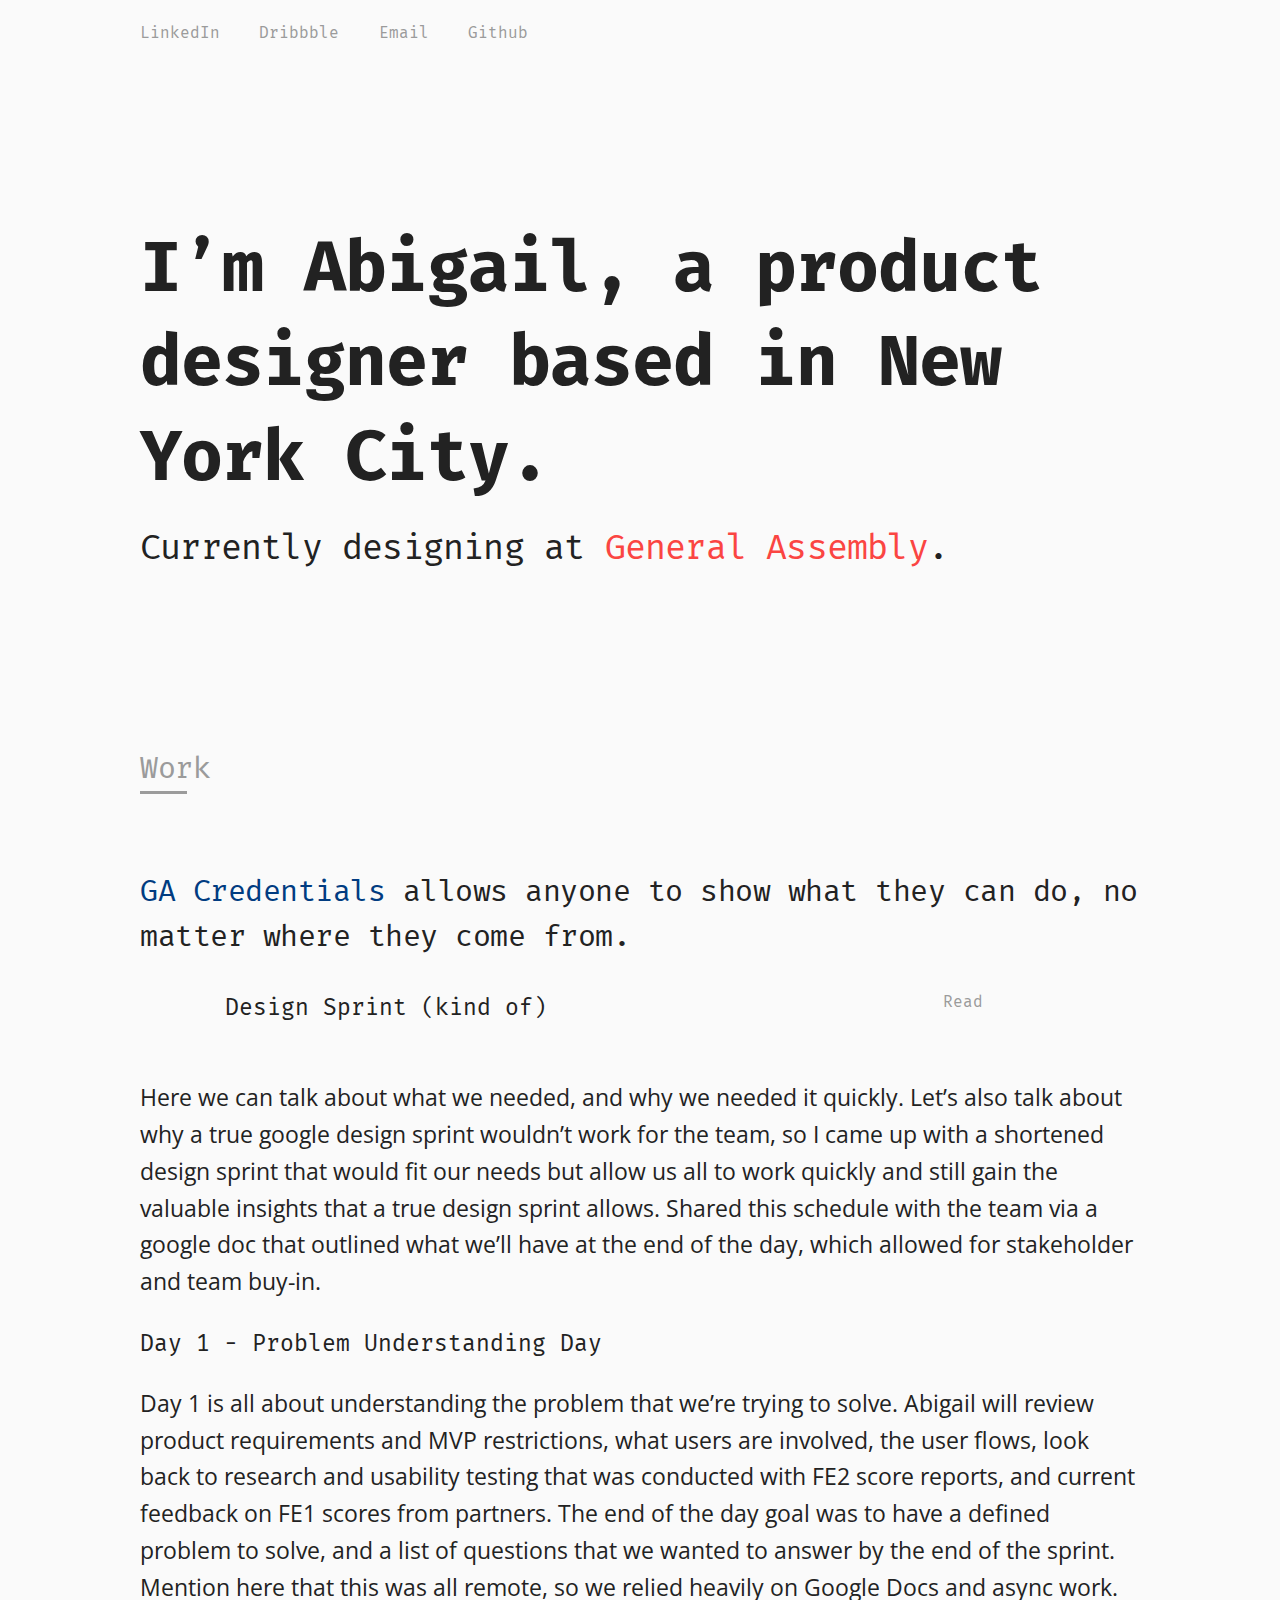
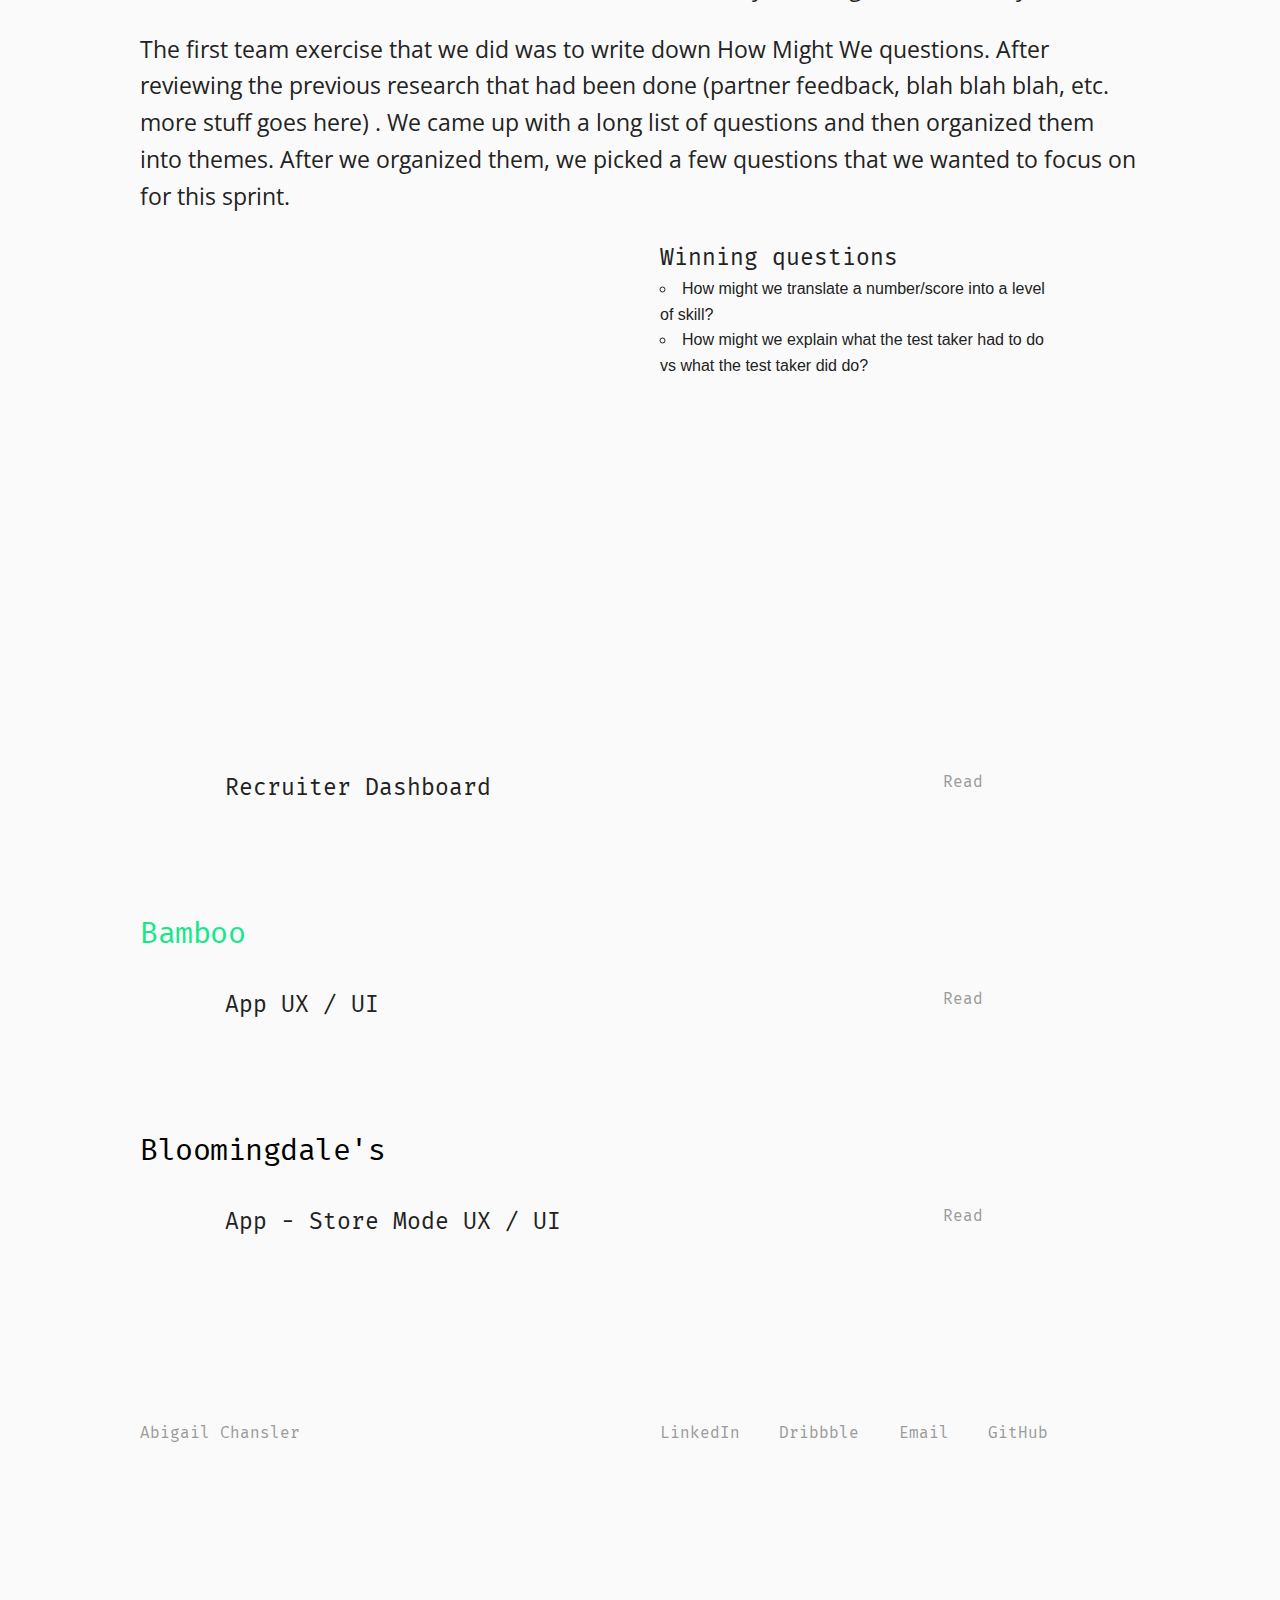
==== portfolio-master/index.html @ f642d8ec "added the how might we image and goal image" ====
<!DOCTYPE html>
<html lang="en">
<head>

  <!-- Basic Page Needs
  –––––––––––––––––––––––––––––––––––––––––––––––––– -->
  <meta charset="utf-8">
  <title>Abigail Chansler :)</title>
  <meta name="description" content="">
  <meta name="author" content="">

  <!-- Mobile Specific Metas
  –––––––––––––––––––––––––––––––––––––––––––––––––– -->
  <meta name="viewport" content="width=device-width, initial-scale=1">

  <!-- FONT
  –––––––––––––––––––––––––––––––––––––––––––––––––– -->
  <link href="https://fonts.googleapis.com/css?family=Fira+Mono:400,700|Open+Sans" rel="stylesheet">

  <!-- CSS
  –––––––––––––––––––––––––––––––––––––––––––––––––– -->
  <link rel="stylesheet" href="css/normalize.css">
  <link rel="stylesheet" href="css/skeleton.css">

  <!-- Favicon
  –––––––––––––––––––––––––––––––––––––––––––––––––– -->
  <link rel="icon" type="image/png" href="images/favicon.png">

</head>
<body>

  <!-- Primary Page Layout
  –––––––––––––––––––––––––––––––––––––––––––––––––– -->
  <div class="container">
    <div class="row">
        <nav class = "one-half column">
          <a href = "https://www.linkedin.com/in/abigail-chansler-6417b580/" target = "blank" class = "marginNav linkedIn">LinkedIn</a>
          <a href = "#" target = "blank" class = "marginNav dribbble">Dribbble</a>
          <a href = "#" class = "marginNav email">Email</a>
          <a href = "#" target = "blank" class = "marginNav github">Github</a>
        </nav>
    </div>
    <div class = "row">
      <div class = "twelve columns hero">
        <h1>I’m Abigail, a product designer based in New York City.</h1>
        <h4>Currently designing at <a href = "https://generalassemb.ly/" target = "blank" class = "gaColor">General Assembly</a>.</h4>
      </div>
    </div>
    <div class="row">
      <div class = "one columns">
        <h5 class = "workType">Work</h5>
      </div>
    </div>
    <div class = "row">
          <div class = "twelve columns">
            <h5><a href = "https://generalassemb.ly/credentials" class = "credsColor" target = "blank">GA Credentials</a> <span class = "readOn">allows anyone to show what they can do, no matter where they come from.</span></h5>
          </div>
          <div class = "twelve columns caseStudy">
            <div class = "six columns">
              <h6>Design Sprint <span class = "readOn">(kind of)</span></h6>
            </div>
            <div class = "five columns">
              <a class = "u-pull-right read" href = "#">Read</a>
            </div>
          </div>
          <!-- This is the case study that appears on click -->
          <div class = "designSprintFullStudy readOn">
            <div class = "row">
              <div class = "twelve columns">
                <p>Here we can talk about what we needed, and why we needed it quickly. Let’s also talk about why a true google design sprint wouldn’t work for the team, so I came up with a shortened design sprint that would fit our needs but allow us all to work quickly and still gain the valuable insights that a true design sprint allows. Shared this schedule with the team via a google doc that outlined what we’ll have at the end of the day, which allowed for stakeholder and team buy-in.</p>
              </div>
            </div>
            <div class = "row">
              <div class = "twelve columns">
                <h6>Day 1 - Problem Understanding Day</h6>
              </div>
            </div>
            <div class = "row">
              <div class = "twelve columns">
                <p>Day 1 is all about understanding the problem that we’re trying to solve. Abigail will review product requirements and MVP restrictions, what users are involved, the user flows, look back to research and usability testing that was conducted with FE2 score reports, and current feedback on FE1 scores from partners. The end of the day goal was to have a defined problem to solve, and a list of questions that we wanted to answer by the end of the sprint. Mention here that this was all remote, so we relied heavily on Google Docs and async work.</p>
                <p>The first team exercise that we did was to write down How Might We questions. After reviewing the previous research that had been done (partner feedback, blah blah blah, etc. more stuff goes here) . We came up with a long list of questions and then organized them into themes. After we organized them, we picked a few questions that we wanted to focus on for this sprint. </p>
              </div>
            </div>
            <div class = "row">
              <div class = "six columns">
                <div class = "howMightWes">
                </div>
              </div>
              <div class = "five columns">
                <h6>Winning questions</h6>
                <ul>
                  <li>How might we translate a number/score into a level of skill?</li>
                  <li>How might we explain what the test taker had to do vs what the test taker did do?</li>
                </ul>
              </div>
            </div>
          </div>

          <!--Start of the menu again -->
          <div class = "twelve columns caseStudy">
            <div class = "six columns">
              <h6>Recruiter Dashboard</h6>
            </div>
            <div class = "five columns">
              <a class = "u-pull-right read" href = "#">Read</a>
            </div>
          </div>
    </div>

    <div class = "row">
        <div class = "twelve columns">
          <h5 class = "menuTitle"><a href = "http://bamboochat.co/" target = "blank" class = "bambooColor">Bamboo</a></h5>
        </div>
        <div class = "twelve columns caseStudy">
          <div class = "six columns">
            <h6>App UX / UI</h6>
          </div>
          <div class = "five columns">
            <a class = "u-pull-right read" href = "#">Read</a>
          </div>
        </div>
    </div>

    <div class = "row">
        <div class = "twelve columns">
          <h5 class = "menuTitle"><a href = "https://www.bloomingdales.com/" target = "blank" class = "bloomingdalesColor">Bloomingdale's</a></h5>
        </div>
        <div class = "twelve columns caseStudy">
          <div class = "six columns">
            <h6>App - Store Mode UX / UI</h6>
          </div>
          <div class = "five columns">
            <a class = "u-pull-right read" href = "#">Read</a>
          </div>
        </div>
    </div>

    <div class = "row">
      <div class = "footer">
        <div class = "one-half column">
          <p class = "footerType">Abigail Chansler</p>
        </div>
        <div class = "one-half column u-pull-right">
          <a href = "https://www.linkedin.com/in/abigail-chansler-6417b580/" target = "blank" class = "marginNav linkedIn">LinkedIn</a>
          <a href = "https://dribbble.com/abigail-chansler" target = "blank" class = "marginNav dribbble">Dribbble</a>
          <a href = "#" target = "blank" class = "marginNav email">Email</a>
          <a href = "#" target = "blank" class = "marginNav github">GitHub</a>
        </div>
      </div>
    </div>


  </div> <!-- end of container -->

  <div class = "howMightWes2">
  </div>

<!-- End Document
  –––––––––––––––––––––––––––––––––––––––––––––––––– -->
</body>
</html>
---- portfolio-master/css/skeleton.css ----
/*
* Skeleton V2.0.4
* Copyright 2014, Dave Gamache
* www.getskeleton.com
* Free to use under the MIT license.
* http://www.opensource.org/licenses/mit-license.php
* 12/29/2014
*/


/* Table of contents
––––––––––––––––––––––––––––––––––––––––––––––––––
- Grid
- Base Styles
- Typography
- Links
- Buttons
- Forms
- Lists
- Code
- Tables
- Spacing
- Utilities
- Clearing
- Media Queries
*/


/* Grid
–––––––––––––––––––––––––––––––––––––––––––––––––– */
.container {
  position: relative;
  width: 100%;
  max-width: 1000px;
  margin: 0 auto;
  padding: 0 20px;
  box-sizing: border-box; }
.column,
.columns {
  width: 100%;
  float: left;
  box-sizing: border-box; }

/* For devices larger than 400px */
@media (min-width: 400px) {
  .container {
    width: 85%;
    padding: 0; }
}

/* For devices larger than 550px */
@media (min-width: 550px) {
  .container {
    width: 80%; }
  .column,
  .columns {
    margin-left: 4%; }
  .column:first-child,
  .columns:first-child {
    margin-left: 0; }

  .one.column,
  .one.columns                    { width: 4.66666666667%; }
  .two.columns                    { width: 13.3333333333%; }
  .three.columns                  { width: 22%;            }
  .four.columns                   { width: 30.6666666667%; }
  .five.columns                   { width: 39.3333333333%; }
  .six.columns                    { width: 48%;            }
  .seven.columns                  { width: 56.6666666667%; }
  .eight.columns                  { width: 65.3333333333%; }
  .nine.columns                   { width: 74.0%;          }
  .ten.columns                    { width: 82.6666666667%; }
  .eleven.columns                 { width: 91.3333333333%; }
  .twelve.columns                 { width: 100%; margin-left: 0; }

  .one-third.column               { width: 30.6666666667%; }
  .two-thirds.column              { width: 65.3333333333%; }

  .one-half.column                { width: 48%; }

  /* Offsets */
  .offset-by-one.column,
  .offset-by-one.columns          { margin-left: 8.66666666667%; }
  .offset-by-two.column,
  .offset-by-two.columns          { margin-left: 17.3333333333%; }
  .offset-by-three.column,
  .offset-by-three.columns        { margin-left: 26%;            }
  .offset-by-four.column,
  .offset-by-four.columns         { margin-left: 34.6666666667%; }
  .offset-by-five.column,
  .offset-by-five.columns         { margin-left: 43.3333333333%; }
  .offset-by-six.column,
  .offset-by-six.columns          { margin-left: 52%;            }
  .offset-by-seven.column,
  .offset-by-seven.columns        { margin-left: 60.6666666667%; }
  .offset-by-eight.column,
  .offset-by-eight.columns        { margin-left: 69.3333333333%; }
  .offset-by-nine.column,
  .offset-by-nine.columns         { margin-left: 78.0%;          }
  .offset-by-ten.column,
  .offset-by-ten.columns          { margin-left: 86.6666666667%; }
  .offset-by-eleven.column,
  .offset-by-eleven.columns       { margin-left: 95.3333333333%; }

  .offset-by-one-third.column,
  .offset-by-one-third.columns    { margin-left: 34.6666666667%; }
  .offset-by-two-thirds.column,
  .offset-by-two-thirds.columns   { margin-left: 69.3333333333%; }

  .offset-by-one-half.column,
  .offset-by-one-half.columns     { margin-left: 52%; }

}


/* Base Styles
–––––––––––––––––––––––––––––––––––––––––––––––––– */
/* NOTE
html is set to 62.5% so that all the REM measurements throughout Skeleton
are based on 10px sizing. So basically 1.5rem = 15px :) */
html {
  font-size: 62.5%; }
body {
  font-size: 1.6em; /* currently ems cause chrome bug misinterpreting rems on body element */
  line-height: 1.6;
  font-weight: 400;
  color: #222;
  background-color: #FAFAFA;
}


/* Typography
–––––––––––––––––––––––––––––––––––––––––––––––––– */
h1, h2, h3, h4, h5, h6 {
  margin-top: 0;
  margin-bottom: 0rem;
  font-weight: 300;
  color: #222222;
  font-family: 'Fira Mono', monospace;}
h1 { font-size: 7.0rem; line-height: 1.35;  letter-spacing: -.1rem; margin-bottom: 2rem; }
h2 { font-size: 5.0rem; line-height: 1.25; letter-spacing: -.1rem; }
h3 { font-size: 4.5rem; line-height: 1.3;  letter-spacing: -.1rem; }
h4 { font-size: 3.5rem; line-height: 1.35; letter-spacing: -.08rem; }
h5 { font-size: 3.0rem; line-height: 1.5;  letter-spacing: -.05rem; }
h6 { font-size: 2.3rem; line-height: 1.6;  letter-spacing: 0; }

/* Larger than phablet */
@media (min-width: 550px) {
  h1 { font-size: 7rem; font-family: 'Fira Mono', monospace; font-weight: 700; }
  h2 { font-size: 5.0rem; }
  h3 { font-size: 4.5rem; }
  h4 { font-size: 3.5rem; }
  h5 { font-size: 3.0rem; }
  h6 { font-size: 2.3rem; }
  p { font-size: 2.3rem; font-family: 'Open Sans', sans-serif;}
}

.footerType {
  font-size: 1.6rem;
  color: #9b9b9b;
  font-family: 'Fira Mono', monospace;
  display: inline-block;
  margin-top: 0px;
}



/* Links
–––––––––––––––––––––––––––––––––––––––––––––––––– */
a {
  color: #9b9b9b;
  text-decoration: none;
  font-family: 'Fira Mono', monospace;
  position: relative;
}

.gaColor {
  color: #FA4542;
}

.bloomingdalesColor {
  color: #000000;
}

.credsColor {
  color: #013C81;
}

.bambooColor {
  color: #14E888;
}

.workType {
  color: #9B9B9B;
  border-bottom: 3px solid #9b9b9b;
  margin-bottom: 75px;
}

.linkedIn:hover {
  color: #0084bf;
}

.dribbble:hover {
  color: #ea4c89;
}

.email:hover {
  color: #DA4A38;
}

.github:hover {
  color: #171515;
}

a:after {
  content: '';
  position: absolute;
  bottom: 0;
  left: 0;
  width: 0%;
  border-bottom: 2px solid;
  transition: 0.4s;
}

a:hover:after {
  width: 100%;
}



/* Lists
–––––––––––––––––––––––––––––––––––––––––––––––––– */
ul {
  list-style: circle inside; }
ol {
  list-style: decimal inside; }
ol, ul {
  padding-left: 0;
  margin-top: 0; }
ul ul,
ul ol,
ol ol,
ol ul {
  margin: 1rem 0 1rem 1rem;
  font-size: 90%; }
/*li {
  margin-bottom: 5rem; }*/


/* Spacing
–––––––––––––––––––––––––––––––––––––––––––––––––– */
button,
.button {
  margin-bottom: 1rem; }
input,
textarea,
select,
fieldset {
  margin-bottom: 1.5rem; }
pre,
blockquote,
dl,
figure,
table,
p,
ul,
ol,
form {
  margin-bottom: 2.5rem; }

.marginNav {
  margin-right: 35px;
}

.hero {
  margin: 175px 0px 175px 0px;
}

.menuTitle {
  margin: 75px 0px 0px 0px;
}

.footer {
  margin: 150px 0px 50px 0px;
}

nav {
  margin: 20px 0px 0px 0px;
}

/*.read {
  padding-top: 15px;
  margin-right: 86px;

}*/

.caseStudy {
  padding: 30px 85px 30px 85px;
}





/* Utilities
–––––––––––––––––––––––––––––––––––––––––––––––––– */
.u-full-width {
  width: 100%;
  box-sizing: border-box; }
.u-max-full-width {
  max-width: 100%;
  box-sizing: border-box; }
.u-pull-right {
  float: right; }
.u-pull-left {
  float: left; }




/* Misc
–––––––––––––––––––––––––––––––––––––––––––––––––– */
hr {
  margin-top: 3rem;
  margin-bottom: 3.5rem;
  border-width: 0;
  border-top: 1px solid #E1E1E1; }


/* Clearing
–––––––––––––––––––––––––––––––––––––––––––––––––– */

/* Self Clearing Goodness */
.container:after,
.row:after,
.u-cf {
  content: "";
  display: table;
  clear: both; }


/*.readOn {
  display: none;
}*/

/* FE1 Sprint
__________________________________________________ */
.howMightWes {
  background-image: url("http://cdn1-www.dogtime.com/assets/uploads/gallery/30-impossibly-cute-puppies/impossibly-cute-puppy-2.jpg");
  height: 500px;
}

.howMightWes2 {
  background-image: url("http://cdn1-www.dogtime.com/assets/uploads/gallery/30-impossibly-cute-puppies/impossibly-cute-puppy-2.jpg");
  height: 500px;
  background-position: 0px 0px;
  background-repeat:no-repeat;
}

img {
  width: 100%;
}


/* Media Queries
–––––––––––––––––––––––––––––––––––––––––––––––––– */
/*
Note: The best way to structure the use of media queries is to create the queries
near the relevant code. For example, if you wanted to change the styles for buttons
on small devices, paste the mobile query code up in the buttons section and style it
there.
*/


/* Larger than mobile */
@media (min-width: 400px) {}

/* Larger than phablet (also point when grid becomes active) */
@media (min-width: 550px) {}

/* Larger than tablet */
@media (min-width: 750px) {}

/* Larger than desktop */
@media (min-width: 1000px) {}

/* Larger than Desktop HD */
@media (min-width: 1200px) {}
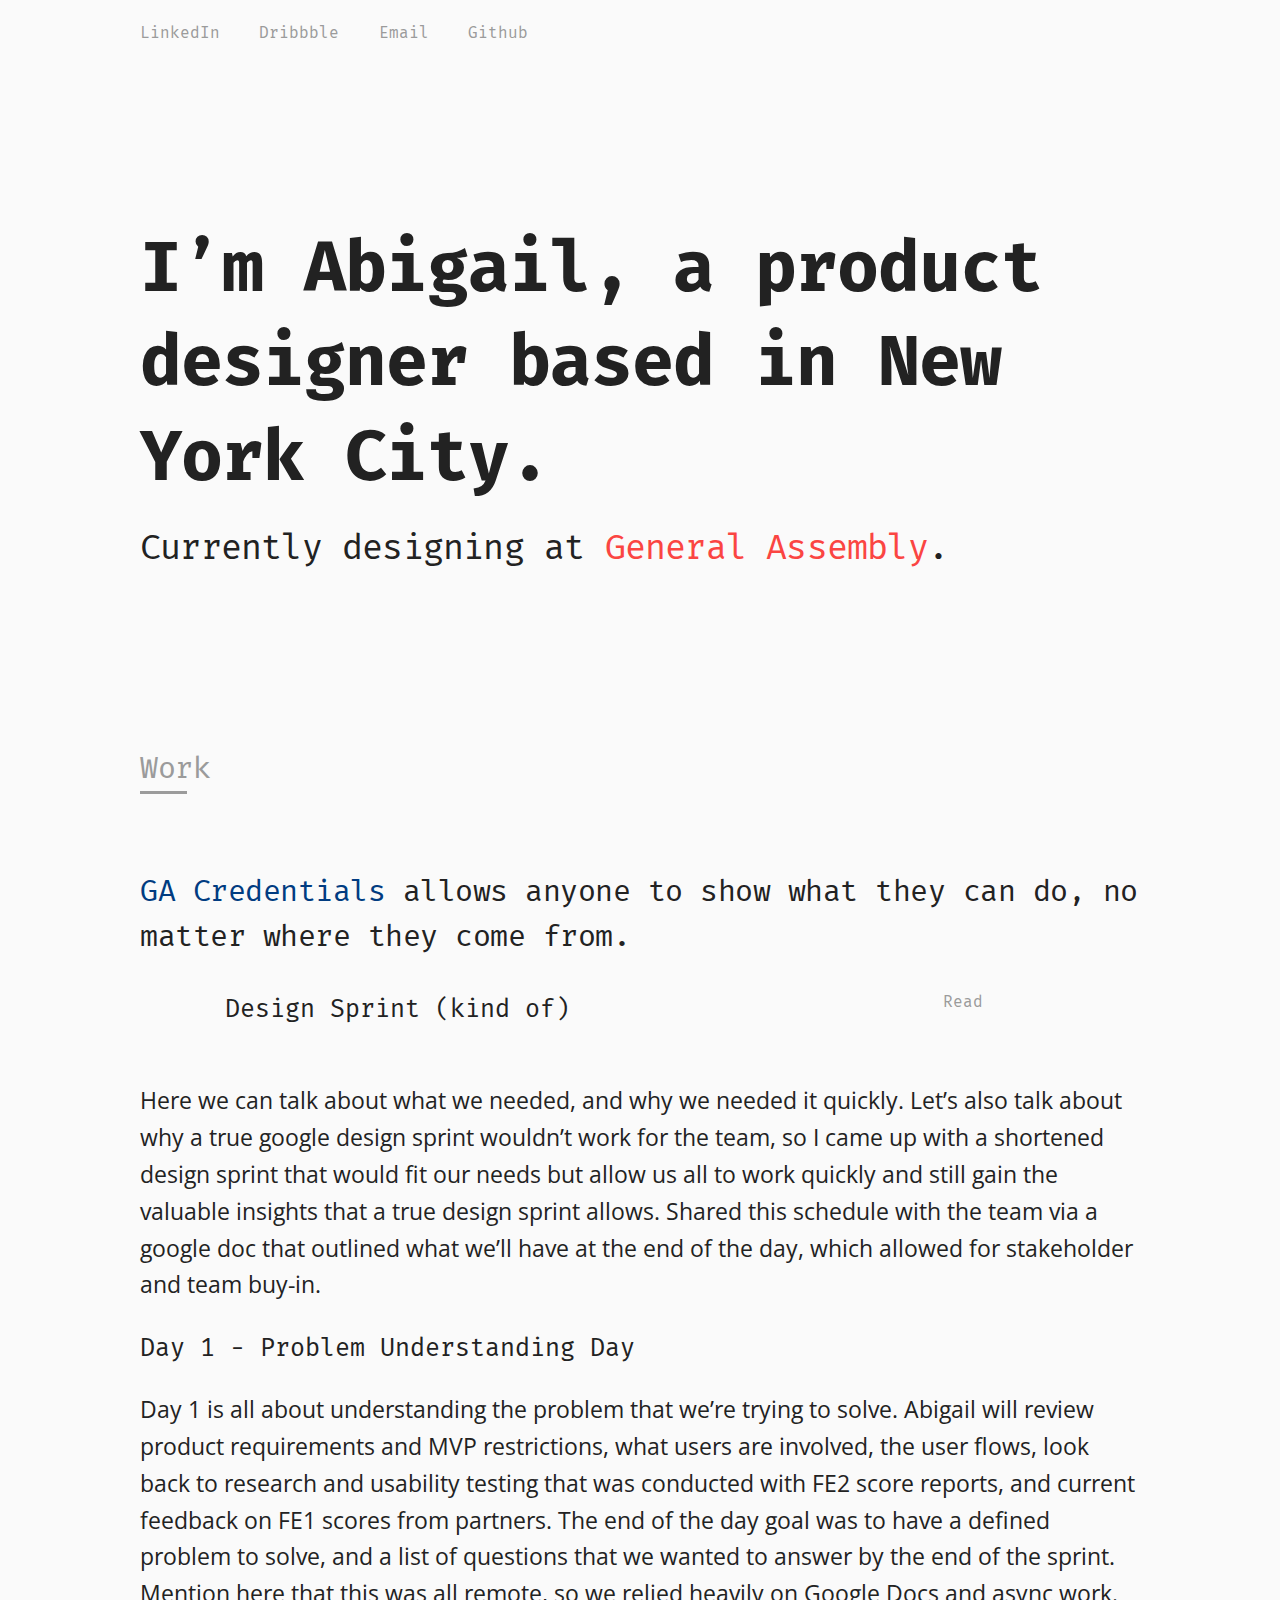
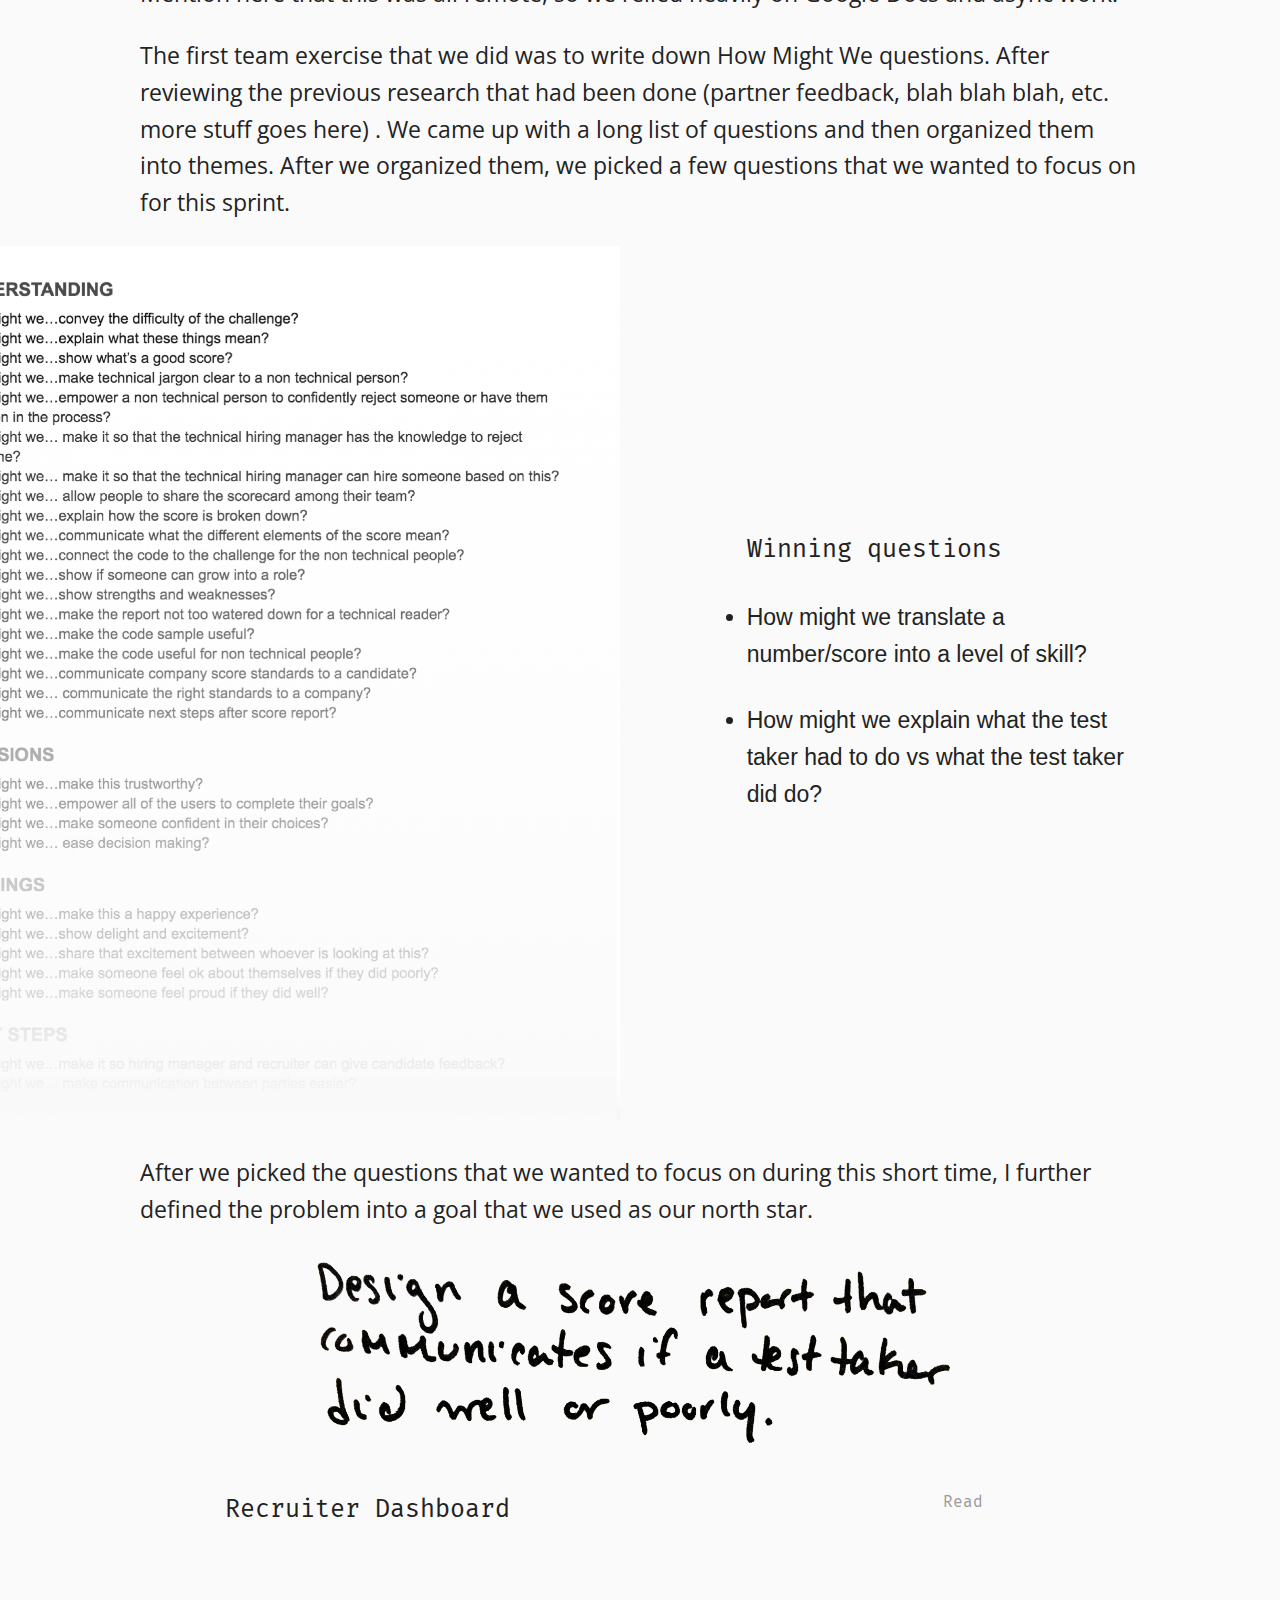
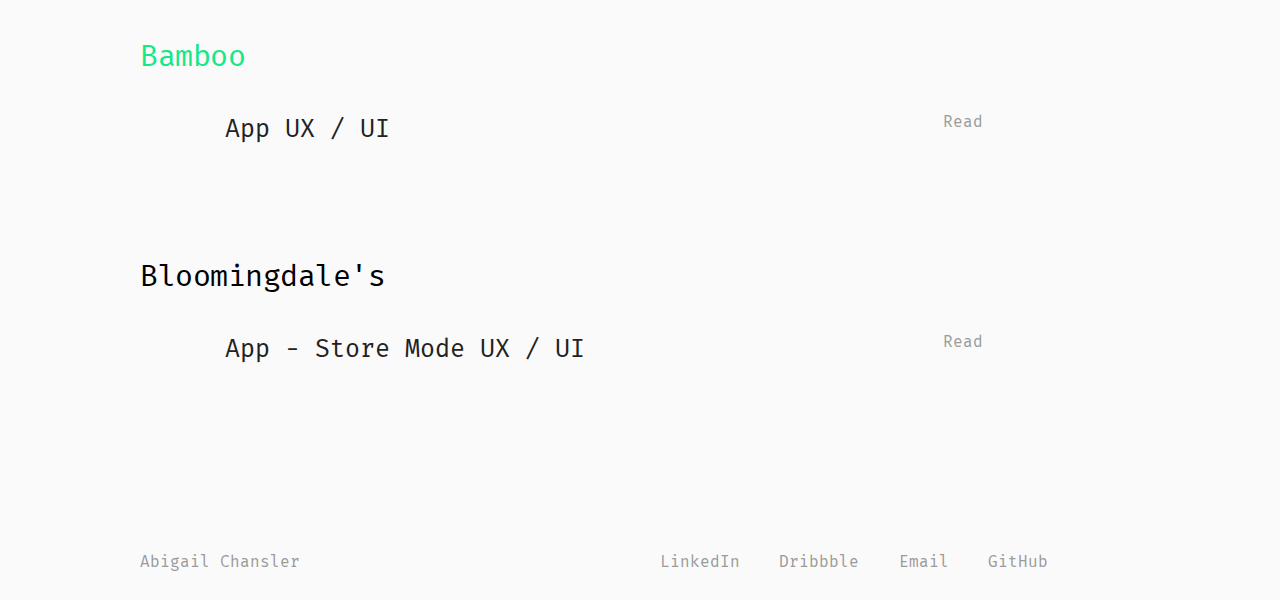
==== commit ab076daf: "does this work" ====
--- a/portfolio-master/index.html
+++ b/portfolio-master/index.html
@@ -81,33 +81,41 @@
                 <p>The first team exercise that we did was to write down How Might We questions. After reviewing the previous research that had been done (partner feedback, blah blah blah, etc. more stuff goes here) . We came up with a long list of questions and then organized them into themes. After we organized them, we picked a few questions that we wanted to focus on for this sprint. </p>
               </div>
             </div>
-            <div class = "row">
-              <div class = "six columns">
-                <div class = "howMightWes">
-                </div>
-              </div>
-              <div class = "five columns">
-                <h6>Winning questions</h6>
-                <ul>
-                  <li>How might we translate a number/score into a level of skill?</li>
-                  <li>How might we explain what the test taker had to do vs what the test taker did do?</li>
-                </ul>
-              </div>
-            </div>
-          </div>
+        </div>
+      </div>
+      <div class = "row">
+        <div class = "seven columns">
+          <img class = "howmightweimage" src = "images/HowMightWeQuestions.png">
+        </div>
+        <div class = "five columns winningQuestionsBullets">
+          <h6>Winning questions</h6>
+          <ul>
+            <li>How might we translate a number/score into a level of skill?</li>
+            <li>How might we explain what the test taker had to do vs what the test taker did do?</li>
+          </ul>
+        </div>
+      </div>
+      <div class = "row">
+        <div class = "twelve columns">
+          <p>After we picked the questions that we wanted to focus on during this short time, I further defined the problem into a goal that we used as our north star. </p>
+        </div>
+      </div>
+      <div class = "row">
+        <div class = "eight columns">
+          <img class = "offset-by-three columns" src = "images/definedproblem.png">
+        </div>
+      </div>
+      <!--Start of the menu again -->
+      <div class = "twelve columns caseStudy">
+        <div class = "six columns">
+          <h6>Recruiter Dashboard</h6>
+        </div>
+        <div class = "five columns">
+          <a class = "u-pull-right read" href = "#">Read</a>
+        </div>
+      </div>
 
-          <!--Start of the menu again -->
-          <div class = "twelve columns caseStudy">
-            <div class = "six columns">
-              <h6>Recruiter Dashboard</h6>
-            </div>
-            <div class = "five columns">
-              <a class = "u-pull-right read" href = "#">Read</a>
-            </div>
-          </div>
-    </div>
-
-    <div class = "row">
+      <div class = "row">
         <div class = "twelve columns">
           <h5 class = "menuTitle"><a href = "http://bamboochat.co/" target = "blank" class = "bambooColor">Bamboo</a></h5>
         </div>
@@ -122,17 +130,17 @@
     </div>
 
     <div class = "row">
-        <div class = "twelve columns">
-          <h5 class = "menuTitle"><a href = "https://www.bloomingdales.com/" target = "blank" class = "bloomingdalesColor">Bloomingdale's</a></h5>
+      <div class = "twelve columns">
+        <h5 class = "menuTitle"><a href = "https://www.bloomingdales.com/" target = "blank" class = "bloomingdalesColor">Bloomingdale's</a></h5>
+      </div>
+      <div class = "twelve columns caseStudy">
+        <div class = "six columns">
+          <h6>App - Store Mode UX / UI</h6>
         </div>
-        <div class = "twelve columns caseStudy">
-          <div class = "six columns">
-            <h6>App - Store Mode UX / UI</h6>
-          </div>
-          <div class = "five columns">
-            <a class = "u-pull-right read" href = "#">Read</a>
-          </div>
+        <div class = "five columns">
+          <a class = "u-pull-right read" href = "#">Read</a>
         </div>
+      </div>
     </div>
 
     <div class = "row">
@@ -148,12 +156,9 @@
         </div>
       </div>
     </div>
+  </div> <!-- end of container -->
 
 
-  </div> <!-- end of container -->
-
-  <div class = "howMightWes2">
-  </div>
 
 <!-- End Document
   –––––––––––––––––––––––––––––––––––––––––––––––––– -->
--- a/portfolio-master/css/skeleton.css
+++ b/portfolio-master/css/skeleton.css
@@ -151,7 +151,7 @@
   h3 { font-size: 4.5rem; }
   h4 { font-size: 3.5rem; }
   h5 { font-size: 3.0rem; }
-  h6 { font-size: 2.3rem; }
+  h6 { font-size: 2.5rem; }
   p { font-size: 2.3rem; font-family: 'Open Sans', sans-serif;}
 }
 
@@ -231,7 +231,7 @@
 /* Lists
 –––––––––––––––––––––––––––––––––––––––––––––––––– */
 ul {
-  list-style: circle inside; }
+  list-style: disc; }
 ol {
   list-style: decimal inside; }
 ol, ul {
@@ -243,8 +243,11 @@
 ol ul {
   margin: 1rem 0 1rem 1rem;
   font-size: 90%; }
-/*li {
-  margin-bottom: 5rem; }*/
+li {
+  font-size: 2.3rem;
+  margin: 30px 0px 30px 0px;
+}
+
 
 
 /* Spacing
@@ -343,22 +346,19 @@
   display: none;
 }*/
 
-/* FE1 Sprint
-__________________________________________________ */
-.howMightWes {
-  background-image: url("http://cdn1-www.dogtime.com/assets/uploads/gallery/30-impossibly-cute-puppies/impossibly-cute-puppy-2.jpg");
-  height: 500px;
-}
-
-.howMightWes2 {
-  background-image: url("http://cdn1-www.dogtime.com/assets/uploads/gallery/30-impossibly-cute-puppies/impossibly-cute-puppy-2.jpg");
-  height: 500px;
-  background-position: 0px 0px;
-  background-repeat:no-repeat;
-}
 
 img {
   width: 100%;
+}
+
+.howmightweimage{
+  position: relative;
+  left: -220px;
+  width: 700px;
+}
+
+.winningQuestionsBullets {
+  margin-top: 283px;
 }
 
 
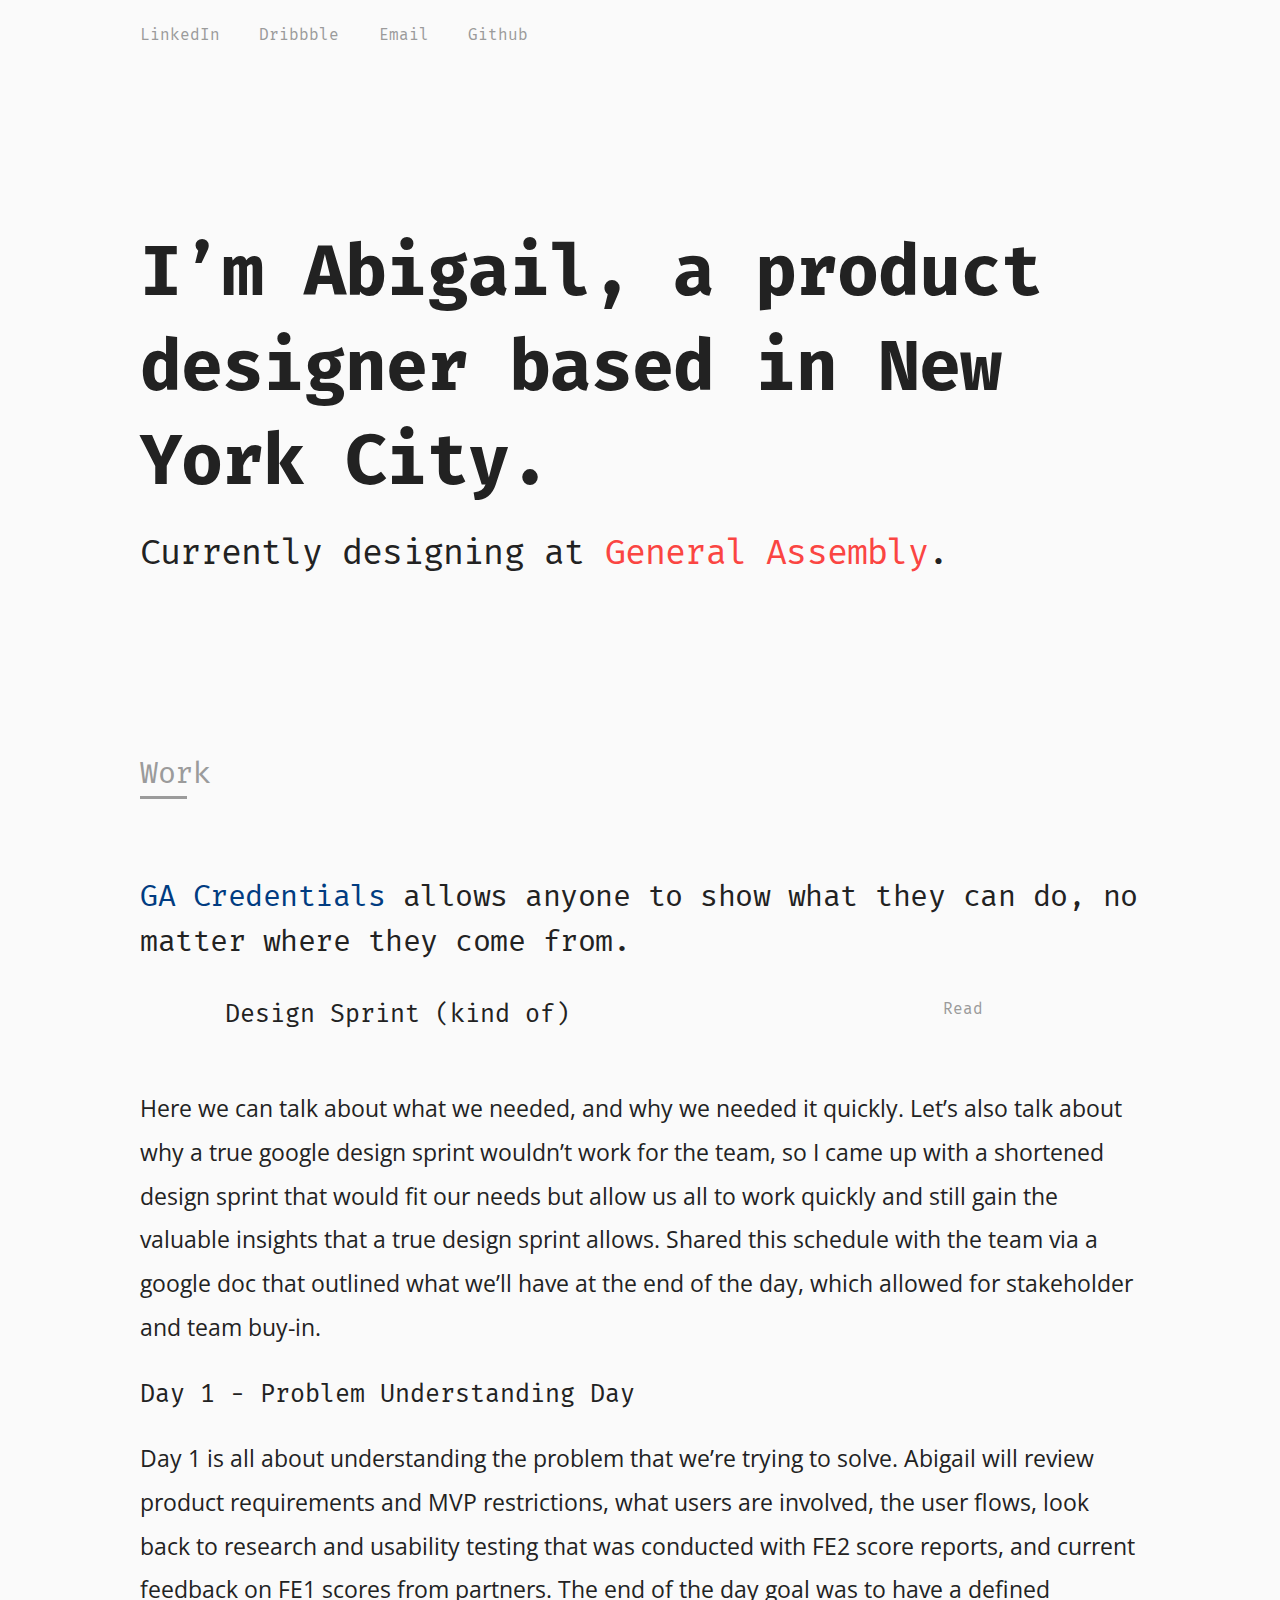
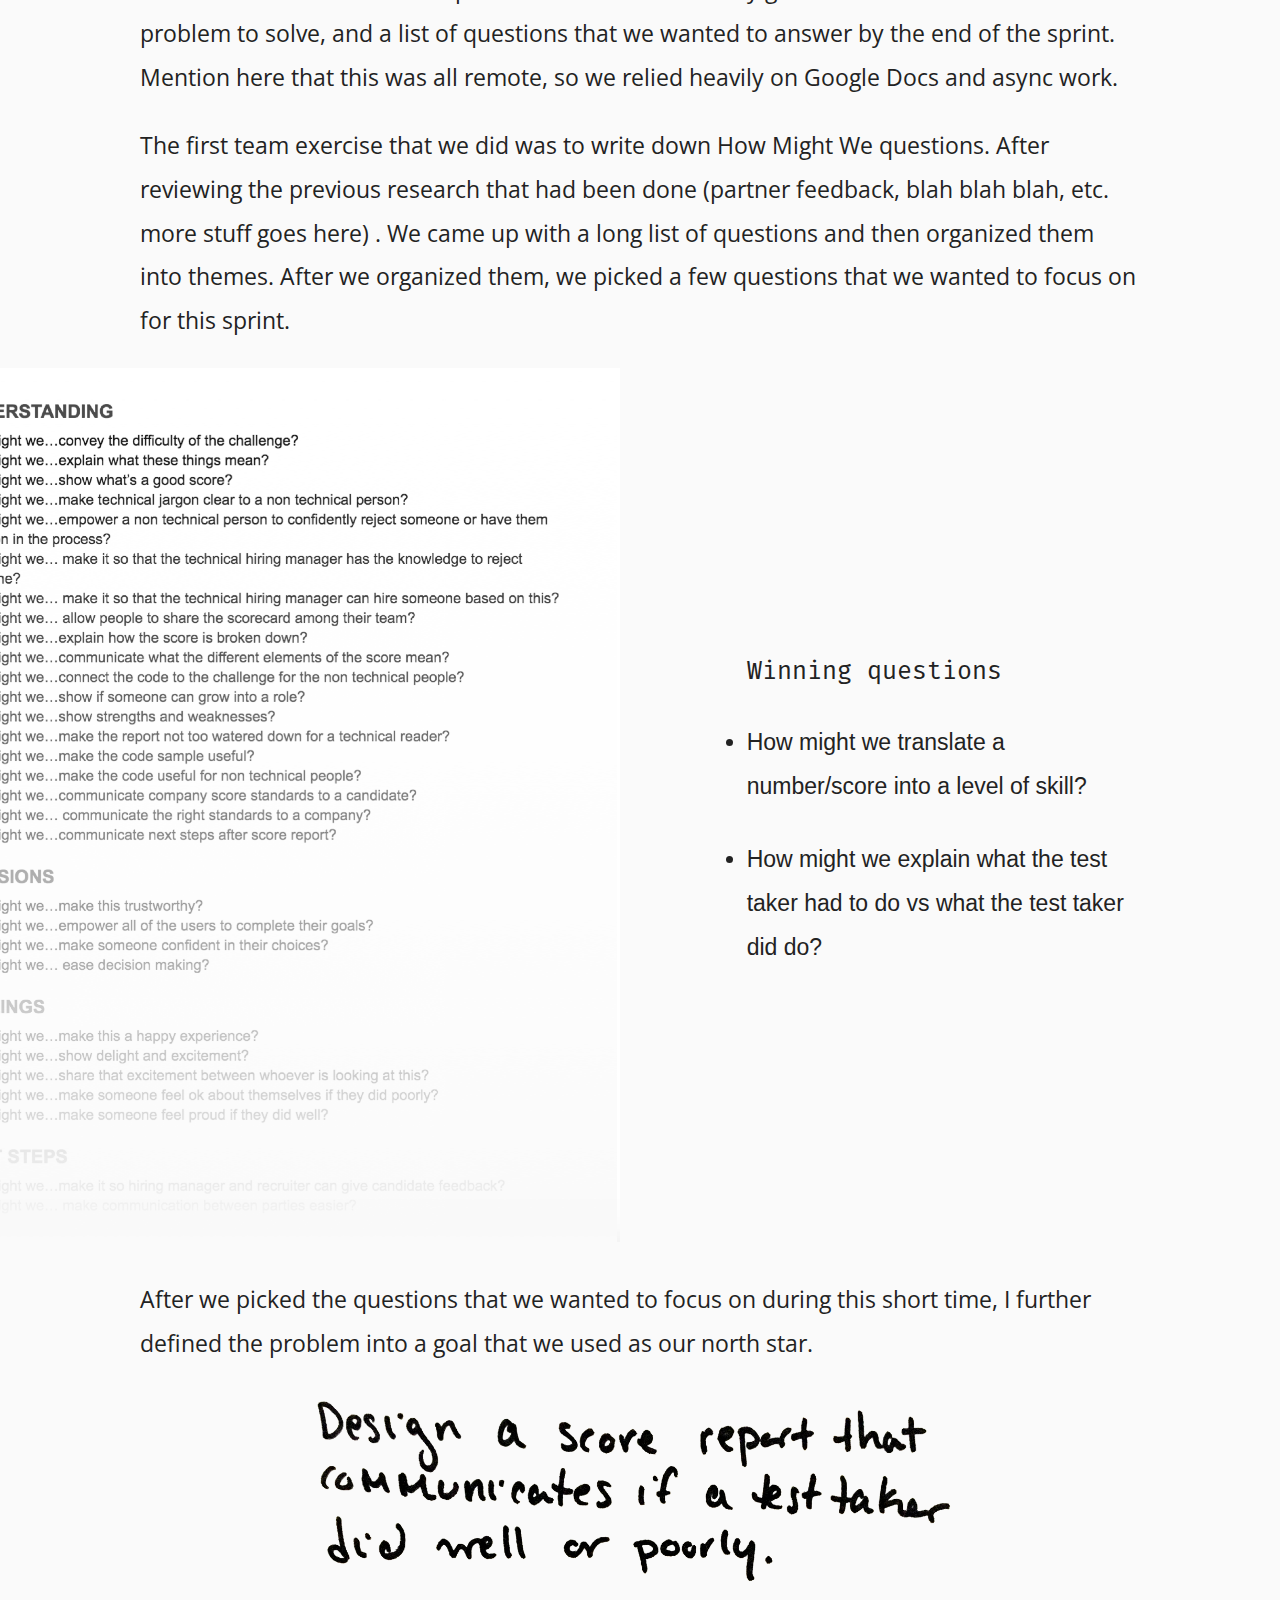
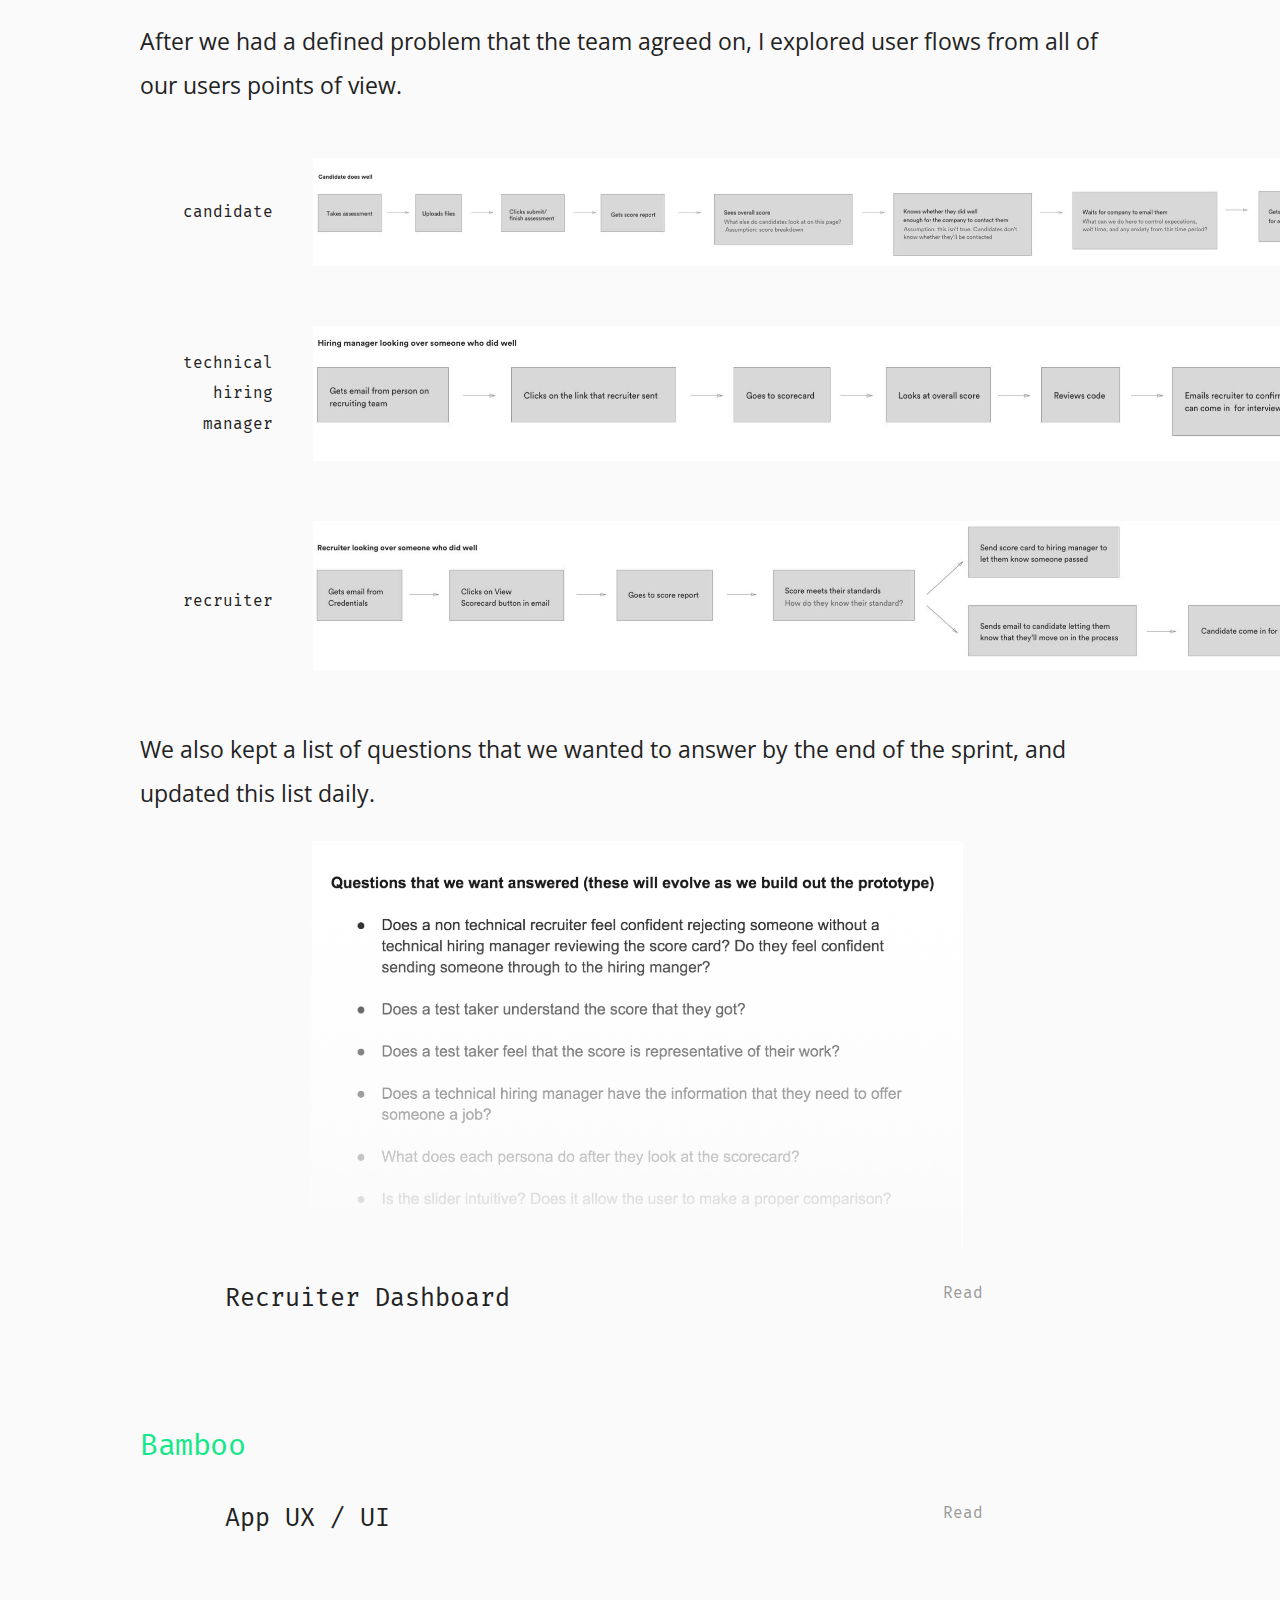
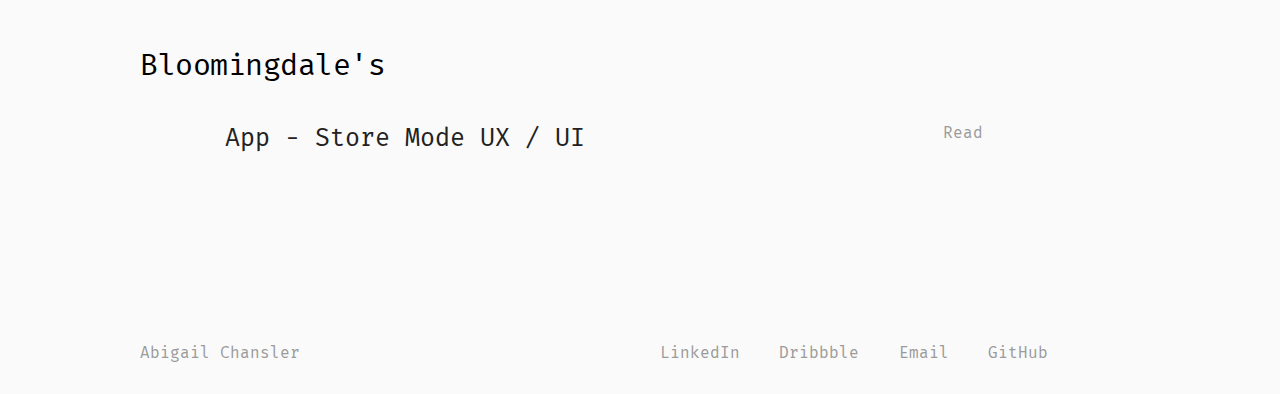
==== commit f62581e1: "added in the user flow section" ====
--- a/portfolio-master/index.html
+++ b/portfolio-master/index.html
@@ -85,7 +85,7 @@
       </div>
       <div class = "row">
         <div class = "seven columns">
-          <img class = "howmightweimage" src = "images/HowMightWeQuestions.png">
+          <img class = "relative howmightweimage" src = "images/HowMightWeQuestions.png">
         </div>
         <div class = "five columns winningQuestionsBullets">
           <h6>Winning questions</h6>
@@ -105,6 +105,45 @@
           <img class = "offset-by-three columns" src = "images/definedproblem.png">
         </div>
       </div>
+      <div class = "row">
+        <div class = "twelve columns">
+          <p>After we had a defined problem that the team agreed on, I explored user flows from all of our users points of view.</p>
+        </div>
+      </div>
+      <div class = "row">
+        <div class = "two columns">
+          <small class = "candidateCaption">candidate</small>
+        </div>
+        <div class = "ten columns">
+          <img class = "relative flows" src = "images/candidate-does-well.png">
+        </div>
+      </div>
+      <div class = "row">
+        <div class = "two columns">
+          <small class = "thmCaption">technical hiring manager</small>
+        </div>
+        <div class = "ten columns">
+          <img class = "relative flows" src = "images/HM-did-well.png">
+        </div>
+      </div>
+      <div class = "row">
+        <div class = "two columns">
+          <small class = "recruiterCaption">recruiter</small>
+        </div>
+        <div class = "ten columns">
+          <img class = "relative flows" src = "images/recruiter-did-well.png">
+        </div>
+      </div>
+      <div class = "row">
+        <div class = "twelve columns">
+          <p>We also kept a list of questions that we wanted to answer by the end of the sprint, and updated this list daily.</p>
+        </div>
+      </div>
+      <div class = "row">
+        <div class = "eight columns">
+          <img class = "offset-by-three columns" src = "images/questions-we-want-answered.png">
+        </div>
+      </div>
       <!--Start of the menu again -->
       <div class = "twelve columns caseStudy">
         <div class = "six columns">
--- a/portfolio-master/css/skeleton.css
+++ b/portfolio-master/css/skeleton.css
@@ -122,7 +122,7 @@
   font-size: 62.5%; }
 body {
   font-size: 1.6em; /* currently ems cause chrome bug misinterpreting rems on body element */
-  line-height: 1.6;
+  line-height: 1.9;
   font-weight: 400;
   color: #222;
   background-color: #FAFAFA;
@@ -153,6 +153,7 @@
   h5 { font-size: 3.0rem; }
   h6 { font-size: 2.5rem; }
   p { font-size: 2.3rem; font-family: 'Open Sans', sans-serif;}
+  small { font-size: 1.6rem; font-family: 'Fira Mono', monospace; font-weight: 400; display: block; text-align: right; }
 }
 
 .footerType {
@@ -352,7 +353,6 @@
 }
 
 .howmightweimage{
-  position: relative;
   left: -220px;
   width: 700px;
 }
@@ -360,6 +360,29 @@
 .winningQuestionsBullets {
   margin-top: 283px;
 }
+
+.relative {
+  position: relative;
+}
+
+.flows {
+  left: 0px;
+  width: 1041px;
+  margin: 25px 0px 25px 0px;
+}
+
+.candidateCaption {
+  margin-top: 64px;
+}
+
+.recruiterCaption {
+  margin-top: 90px;
+}
+
+.thmCaption {
+  margin-top: 47px;
+}
+
 
 
 /* Media Queries
